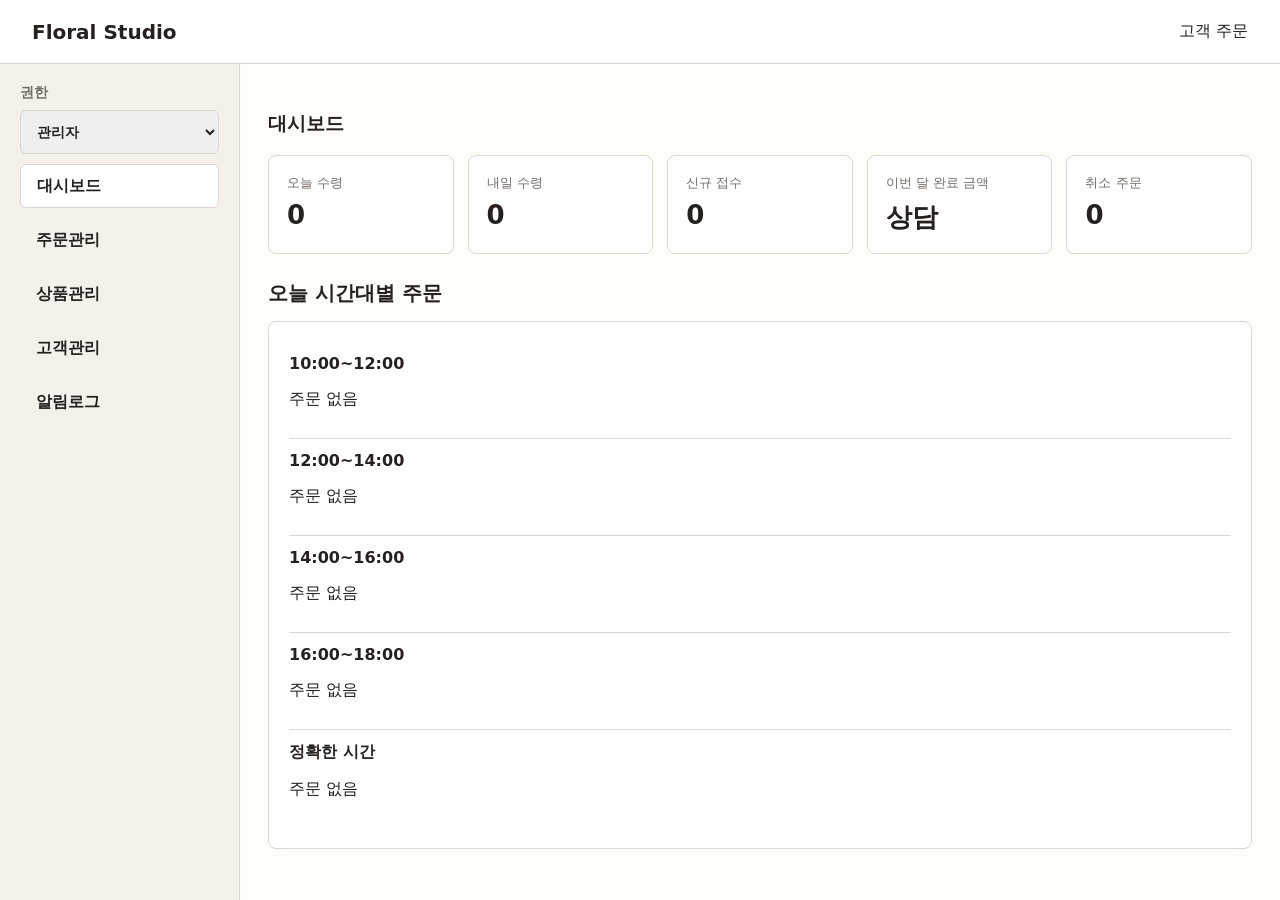
==== admin.html @ e98589d3 "Implement static MVP for floral ordering" ====
<!doctype html>
<html lang="ko">
  <head>
    <meta charset="UTF-8" />
    <meta name="viewport" content="width=device-width, initial-scale=1.0" />
    <title>Floral Studio 관리자</title>
    <link rel="stylesheet" href="src/styles.css" />
  </head>
  <body data-page="admin">
    <header class="topbar">
      <a class="brand" href="index.html">Floral Studio</a>
      <nav>
        <a href="index.html">고객 주문</a>
      </nav>
    </header>

    <main class="admin-layout">
      <aside class="sidebar">
        <label>
          권한
          <select id="roleSelect">
            <option value="admin">관리자</option>
            <option value="staff">직원</option>
          </select>
        </label>
        <button data-tab="dashboard" class="tab active">대시보드</button>
        <button data-tab="orders" class="tab">주문관리</button>
        <button data-tab="products" class="tab">상품관리</button>
        <button data-tab="customers" class="tab">고객관리</button>
        <button data-tab="notifications" class="tab">알림로그</button>
      </aside>

      <section class="admin-content">
        <section id="dashboard" class="tab-panel">
          <h1>대시보드</h1>
          <div id="metrics" class="metric-grid"></div>
          <h2>오늘 시간대별 주문</h2>
          <div id="calendarView" class="panel"></div>
        </section>

        <section id="orders" class="tab-panel hidden">
          <div class="section-head">
            <h1>주문관리</h1>
            <button id="seedOrder" class="secondary">샘플 주문 추가</button>
          </div>
          <div class="filters panel">
            <label>상태 <select id="statusFilter"></select></label>
            <label>수령 날짜 <input id="dateFilter" type="date" /></label>
            <label>수령 방식 <select id="fulfillmentFilter"></select></label>
          </div>
          <div class="split">
            <div id="orderList" class="list"></div>
            <div id="orderDetail" class="panel detail empty">주문을 선택하세요.</div>
          </div>
        </section>

        <section id="products" class="tab-panel hidden">
          <h1>상품관리</h1>
          <div id="productList" class="list"></div>
        </section>

        <section id="customers" class="tab-panel hidden">
          <h1>고객관리</h1>
          <div id="customerList" class="list"></div>
        </section>

        <section id="notifications" class="tab-panel hidden">
          <h1>알림로그</h1>
          <div id="notificationList" class="list"></div>
        </section>
      </section>
    </main>

    <script src="src/app.js"></script>
  </body>
</html>
---- src/styles.css ----
:root {
  color-scheme: light;
  --ink: #26211f;
  --muted: #746d68;
  --line: #ded6cf;
  --paper: #fffdf9;
  --soft: #f5f0ea;
  --accent: #9f3f55;
  --accent-dark: #7f2d40;
  --green: #39705c;
  --warning: #9a651f;
  font-family: Inter, Pretendard, "Noto Sans KR", system-ui, sans-serif;
}

* {
  box-sizing: border-box;
}

body {
  margin: 0;
  background: var(--paper);
  color: var(--ink);
}

button,
input,
select,
textarea {
  font: inherit;
}

a {
  color: inherit;
  text-decoration: none;
}

.topbar {
  align-items: center;
  background: #ffffffee;
  border-bottom: 1px solid var(--line);
  display: flex;
  height: 64px;
  justify-content: space-between;
  padding: 0 32px;
  position: sticky;
  top: 0;
  z-index: 10;
}

.brand {
  font-size: 20px;
  font-weight: 800;
}

.shell {
  margin: 0 auto;
  max-width: 1080px;
  padding: 32px 20px 80px;
}

.intro {
  align-items: end;
  display: grid;
  grid-template-columns: 1fr;
  min-height: 220px;
  padding: 28px 0;
}

.intro h1 {
  font-size: clamp(34px, 6vw, 64px);
  letter-spacing: 0;
  line-height: 1.05;
  margin: 8px 0 16px;
  max-width: 760px;
}

.intro p {
  color: var(--muted);
  font-size: 18px;
  margin: 0;
  max-width: 680px;
}

.eyebrow {
  color: var(--accent);
  font-size: 14px;
  font-weight: 800;
  letter-spacing: 0;
}

.panel {
  background: #fff;
  border: 1px solid var(--line);
  border-radius: 8px;
  padding: 20px;
}

.order-flow {
  display: grid;
  gap: 28px;
}

h1,
h2,
h3 {
  letter-spacing: 0;
}

h2 {
  font-size: 20px;
  margin: 0 0 14px;
}

.option-grid {
  display: grid;
  gap: 12px;
  grid-template-columns: repeat(auto-fit, minmax(160px, 1fr));
}

.option-card {
  border: 1px solid var(--line);
  border-radius: 8px;
  cursor: pointer;
  min-height: 112px;
  padding: 16px;
}

.option-card input {
  margin-right: 8px;
}

.option-card strong {
  display: block;
  margin-bottom: 8px;
}

.option-card span {
  color: var(--muted);
  font-size: 14px;
}

.option-card:has(input:checked) {
  border-color: var(--accent);
  box-shadow: inset 0 0 0 1px var(--accent);
}

.form-grid {
  display: grid;
  gap: 16px;
  grid-template-columns: repeat(2, minmax(0, 1fr));
}

label {
  color: var(--muted);
  display: grid;
  gap: 8px;
  font-size: 14px;
  font-weight: 700;
}

input,
select,
textarea {
  border: 1px solid var(--line);
  border-radius: 6px;
  color: var(--ink);
  min-height: 44px;
  padding: 10px 12px;
  width: 100%;
}

textarea {
  resize: vertical;
}

.wide {
  grid-column: 1 / -1;
}

.segmented {
  display: flex;
  flex-wrap: wrap;
  gap: 10px;
}

.segmented label {
  align-items: center;
  border: 1px solid var(--line);
  border-radius: 6px;
  color: var(--ink);
  display: flex;
  min-height: 44px;
  padding: 0 14px;
}

.notice {
  background: var(--soft);
  border-radius: 6px;
  color: var(--muted);
  padding: 12px 14px;
}

.primary,
.secondary,
.tab {
  border: 0;
  border-radius: 6px;
  cursor: pointer;
  font-weight: 800;
  min-height: 44px;
  padding: 0 16px;
}

.primary {
  background: var(--accent);
  color: #fff;
}

.secondary {
  background: var(--soft);
  color: var(--ink);
}

.link-button {
  align-items: center;
  display: inline-flex;
}

.hidden {
  display: none !important;
}

.complete {
  margin-top: 24px;
}

.admin-layout {
  display: grid;
  grid-template-columns: 240px 1fr;
  min-height: calc(100vh - 64px);
}

.sidebar {
  background: var(--soft);
  border-right: 1px solid var(--line);
  display: flex;
  flex-direction: column;
  gap: 10px;
  padding: 20px;
}

.tab {
  background: transparent;
  color: var(--ink);
  text-align: left;
}

.tab.active {
  background: #fff;
  border: 1px solid var(--line);
}

.admin-content {
  padding: 28px;
}

.metric-grid {
  display: grid;
  gap: 14px;
  grid-template-columns: repeat(auto-fit, minmax(160px, 1fr));
  margin-bottom: 26px;
}

.metric {
  background: #fff;
  border: 1px solid var(--line);
  border-radius: 8px;
  padding: 18px;
}

.metric span {
  color: var(--muted);
  display: block;
  font-size: 13px;
  margin-bottom: 8px;
}

.metric strong {
  font-size: 26px;
}

.section-head {
  align-items: center;
  display: flex;
  justify-content: space-between;
}

.filters {
  display: grid;
  gap: 12px;
  grid-template-columns: repeat(3, minmax(0, 1fr));
  margin-bottom: 18px;
}

.split {
  display: grid;
  gap: 18px;
  grid-template-columns: minmax(280px, 0.9fr) minmax(340px, 1.1fr);
}

.list {
  display: grid;
  gap: 10px;
}

.row {
  background: #fff;
  border: 1px solid var(--line);
  border-radius: 8px;
  cursor: pointer;
  padding: 14px;
}

.row.active {
  border-color: var(--accent);
}

.row-head {
  align-items: center;
  display: flex;
  gap: 10px;
  justify-content: space-between;
}

.row p {
  color: var(--muted);
  margin: 8px 0 0;
}

.badge {
  background: var(--soft);
  border-radius: 999px;
  color: var(--muted);
  display: inline-flex;
  font-size: 12px;
  font-weight: 800;
  padding: 4px 8px;
}

.badge.green {
  background: #e8f3ee;
  color: var(--green);
}

.badge.warn {
  background: #fff4df;
  color: var(--warning);
}

.detail {
  position: sticky;
  top: 84px;
}

.detail.empty {
  color: var(--muted);
}

.detail-grid {
  display: grid;
  gap: 10px;
  grid-template-columns: repeat(2, minmax(0, 1fr));
}

.field {
  border-bottom: 1px solid var(--line);
  padding: 8px 0;
}

.field span {
  color: var(--muted);
  display: block;
  font-size: 12px;
}

.actions {
  display: flex;
  flex-wrap: wrap;
  gap: 8px;
  margin-top: 16px;
}

.calendar-slot {
  border-bottom: 1px solid var(--line);
  padding: 12px 0;
}

.calendar-slot:last-child {
  border-bottom: 0;
}

.product-actions {
  display: grid;
  gap: 10px;
  grid-template-columns: repeat(4, minmax(0, 1fr));
  margin-top: 12px;
}

@media (max-width: 820px) {
  .topbar {
    padding: 0 16px;
  }

  .form-grid,
  .filters,
  .split,
  .admin-layout {
    grid-template-columns: 1fr;
  }

  .sidebar {
    border-right: 0;
    border-bottom: 1px solid var(--line);
  }

  .detail {
    position: static;
  }
}
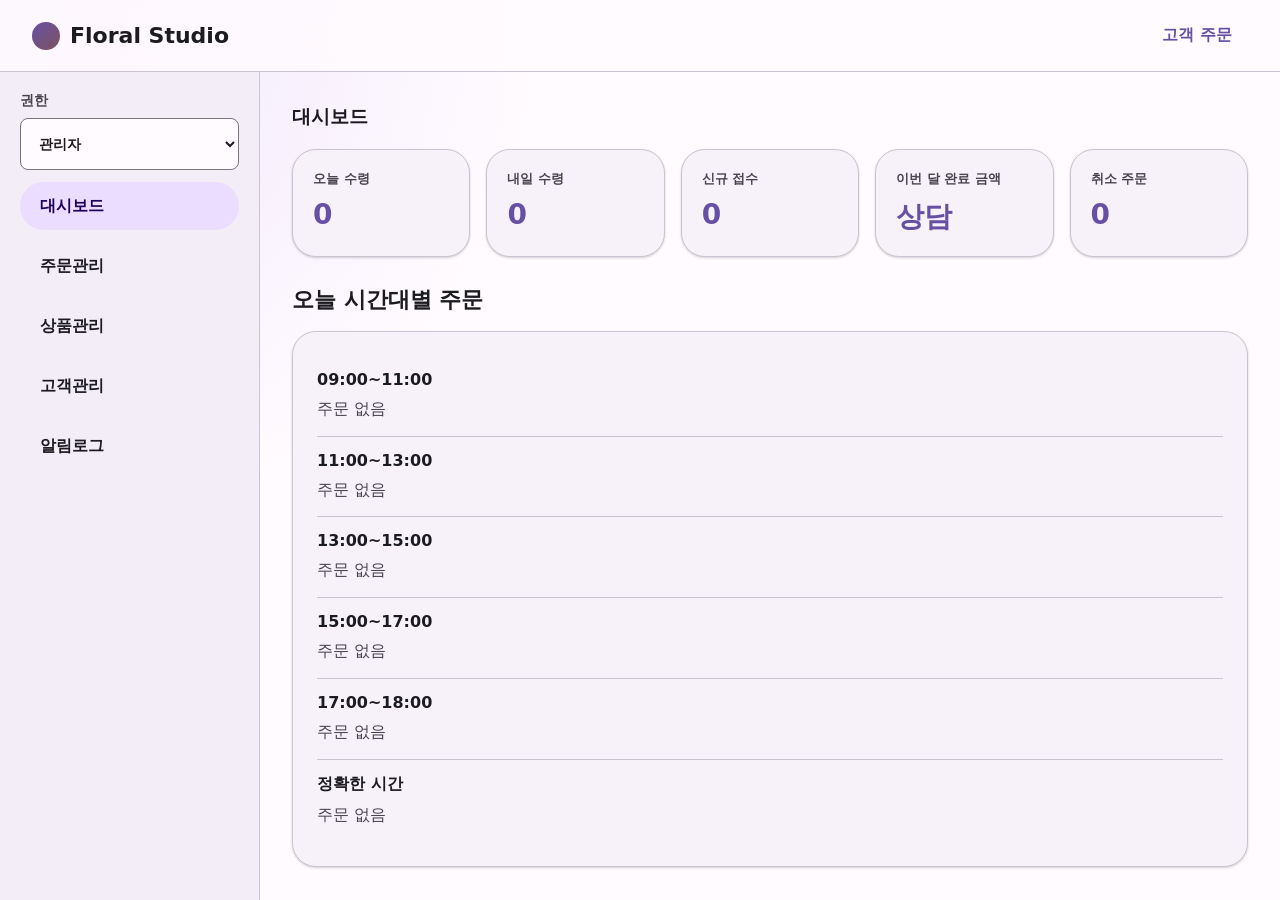
==== commit abe5e234: "Add Supabase app state storage" ====
--- a/admin.html
+++ b/admin.html
@@ -71,6 +71,7 @@
       </section>
     </main>
 
+    <script src="src/config.js"></script>
     <script src="src/app.js"></script>
   </body>
 </html>
--- a/src/styles.css
+++ b/src/styles.css
@@ -1,14 +1,28 @@
 :root {
   color-scheme: light;
-  --ink: #26211f;
-  --muted: #746d68;
-  --line: #ded6cf;
-  --paper: #fffdf9;
-  --soft: #f5f0ea;
-  --accent: #9f3f55;
-  --accent-dark: #7f2d40;
-  --green: #39705c;
-  --warning: #9a651f;
+  --md-sys-color-primary: #6750a4;
+  --md-sys-color-on-primary: #ffffff;
+  --md-sys-color-primary-container: #eaddff;
+  --md-sys-color-on-primary-container: #21005d;
+  --md-sys-color-secondary: #625b71;
+  --md-sys-color-secondary-container: #e8def8;
+  --md-sys-color-tertiary: #7d5260;
+  --md-sys-color-tertiary-container: #ffd8e4;
+  --md-sys-color-surface: #fffbfe;
+  --md-sys-color-surface-container-low: #f7f2fa;
+  --md-sys-color-surface-container: #f3edf7;
+  --md-sys-color-surface-container-high: #ece6f0;
+  --md-sys-color-on-surface: #1c1b1f;
+  --md-sys-color-on-surface-variant: #49454f;
+  --md-sys-color-outline: #79747e;
+  --md-sys-color-outline-variant: #cac4d0;
+  --md-sys-color-error: #ba1a1a;
+  --md-sys-color-success: #146c43;
+  --md-ref-elevation-1: 0 1px 2px rgba(28, 27, 31, 0.12), 0 1px 3px rgba(28, 27, 31, 0.08);
+  --md-ref-elevation-2: 0 2px 6px rgba(28, 27, 31, 0.12), 0 1px 2px rgba(28, 27, 31, 0.08);
+  --md-ref-shape-corner-small: 8px;
+  --md-ref-shape-corner-medium: 12px;
+  --md-ref-shape-corner-large: 24px;
   font-family: Inter, Pretendard, "Noto Sans KR", system-ui, sans-serif;
 }
 
@@ -18,8 +32,10 @@
 
 body {
   margin: 0;
-  background: var(--paper);
-  color: var(--ink);
+  background:
+    radial-gradient(circle at top left, rgba(234, 221, 255, 0.72), transparent 34rem),
+    var(--md-sys-color-surface);
+  color: var(--md-sys-color-on-surface);
 }
 
 button,
@@ -36,10 +52,11 @@
 
 .topbar {
   align-items: center;
-  background: #ffffffee;
-  border-bottom: 1px solid var(--line);
-  display: flex;
-  height: 64px;
+  backdrop-filter: blur(18px);
+  background: rgba(255, 251, 254, 0.86);
+  border-bottom: 1px solid var(--md-sys-color-outline-variant);
+  display: flex;
+  height: 72px;
   justify-content: space-between;
   padding: 0 32px;
   position: sticky;
@@ -48,56 +65,108 @@
 }
 
 .brand {
-  font-size: 20px;
+  align-items: center;
+  display: inline-flex;
+  font-size: 22px;
   font-weight: 800;
+  gap: 10px;
+  letter-spacing: 0;
+}
+
+.brand::before {
+  background: linear-gradient(135deg, var(--md-sys-color-primary), var(--md-sys-color-tertiary));
+  border-radius: 14px;
+  content: "";
+  height: 28px;
+  width: 28px;
+}
+
+nav a {
+  border-radius: 999px;
+  color: var(--md-sys-color-primary);
+  font-weight: 800;
+  min-height: 40px;
+  padding: 10px 16px;
 }
 
 .shell {
   margin: 0 auto;
-  max-width: 1080px;
-  padding: 32px 20px 80px;
+  max-width: 1120px;
+  padding: 40px 20px 88px;
 }
 
 .intro {
+  align-items: stretch;
+  display: grid;
+  gap: 24px;
+  grid-template-columns: minmax(0, 1fr) 320px;
+  min-height: 260px;
+  padding: 28px 0 40px;
+}
+
+.intro h1 {
+  font-size: clamp(36px, 6vw, 68px);
+  letter-spacing: 0;
+  line-height: 1.04;
+  margin: 8px 0 18px;
+  max-width: 780px;
+}
+
+.intro p {
+  color: var(--md-sys-color-on-surface-variant);
+  font-size: 18px;
+  line-height: 1.65;
+  margin: 0;
+  max-width: 690px;
+}
+
+.eyebrow {
+  color: var(--md-sys-color-primary);
+  font-size: 14px;
+  font-weight: 900;
+  letter-spacing: 0;
+}
+
+.hero-media {
   align-items: end;
-  display: grid;
-  grid-template-columns: 1fr;
-  min-height: 220px;
-  padding: 28px 0;
-}
-
-.intro h1 {
-  font-size: clamp(34px, 6vw, 64px);
-  letter-spacing: 0;
-  line-height: 1.05;
-  margin: 8px 0 16px;
-  max-width: 760px;
-}
-
-.intro p {
-  color: var(--muted);
-  font-size: 18px;
-  margin: 0;
-  max-width: 680px;
-}
-
-.eyebrow {
-  color: var(--accent);
-  font-size: 14px;
-  font-weight: 800;
-  letter-spacing: 0;
+  background:
+    linear-gradient(160deg, rgba(255, 216, 228, 0.92), rgba(234, 221, 255, 0.95)),
+    url("data:image/svg+xml,%3Csvg xmlns='http://www.w3.org/2000/svg' width='480' height='480' viewBox='0 0 480 480'%3E%3Cg fill='none' stroke='%236750a4' stroke-opacity='.22' stroke-width='12'%3E%3Cpath d='M240 80c44 70 44 130 0 180-44-50-44-110 0-180Z'/%3E%3Cpath d='M138 150c80 20 124 64 132 130-66-8-110-52-132-130Z'/%3E%3Cpath d='M342 150c-80 20-124 64-132 130 66-8 110-52 132-130Z'/%3E%3Cpath d='M160 318c54-28 106-28 160 0'/%3E%3C/g%3E%3C/svg%3E");
+  background-position: center;
+  background-size: cover;
+  border-radius: var(--md-ref-shape-corner-large);
+  display: flex;
+  min-height: 260px;
+  padding: 20px;
+}
+
+.petal-card {
+  background: rgba(255, 251, 254, 0.88);
+  border: 1px solid rgba(121, 116, 126, 0.28);
+  border-radius: 18px;
+  box-shadow: var(--md-ref-elevation-2);
+  padding: 16px;
+  width: 100%;
+}
+
+.petal-card span {
+  color: var(--md-sys-color-primary);
+  display: block;
+  font-size: 30px;
+  font-weight: 900;
 }
 
 .panel {
-  background: #fff;
-  border: 1px solid var(--line);
-  border-radius: 8px;
-  padding: 20px;
+  background: var(--md-sys-color-surface-container-low);
+  border: 1px solid var(--md-sys-color-outline-variant);
+  border-radius: var(--md-ref-shape-corner-large);
+  box-shadow: var(--md-ref-elevation-1);
+  padding: 24px;
 }
 
 .order-flow {
   display: grid;
-  gap: 28px;
+  gap: 30px;
 }
 
 h1,
@@ -106,27 +175,72 @@
   letter-spacing: 0;
 }
 
+h1 {
+  margin-top: 0;
+}
+
 h2 {
-  font-size: 20px;
+  font-size: 22px;
+  margin: 0 0 16px;
+}
+
+.option-grid {
+  display: grid;
+  gap: 14px;
+  grid-template-columns: repeat(auto-fit, minmax(170px, 1fr));
+}
+
+.option-card {
+  background: var(--md-sys-color-surface);
+  border: 1px solid var(--md-sys-color-outline-variant);
+  border-radius: var(--md-ref-shape-corner-medium);
+  cursor: pointer;
+  min-height: 240px;
+  overflow: hidden;
+  padding: 18px;
+  position: relative;
+  transition: border-color 0.18s ease, box-shadow 0.18s ease, transform 0.18s ease;
+}
+
+.option-card::after {
+  background: linear-gradient(120deg, transparent 20%, rgba(255, 255, 255, 0.42), transparent 78%);
+  content: "";
+  inset: 0;
+  pointer-events: none;
+  position: absolute;
+  transform: translateX(-120%);
+  transition: transform 0.62s ease;
+}
+
+.option-card:hover {
+  box-shadow: var(--md-ref-elevation-2);
+  transform: translateY(-1px);
+}
+
+.option-card:hover::after {
+  transform: translateX(120%);
+}
+
+.option-card input {
+  accent-color: var(--md-sys-color-primary);
+  margin-right: 8px;
+}
+
+.option-image {
+  aspect-ratio: 4 / 3;
+  background: var(--md-sys-color-surface-container);
+  border-radius: 14px;
+  display: block;
   margin: 0 0 14px;
-}
-
-.option-grid {
-  display: grid;
-  gap: 12px;
-  grid-template-columns: repeat(auto-fit, minmax(160px, 1fr));
-}
-
-.option-card {
-  border: 1px solid var(--line);
-  border-radius: 8px;
-  cursor: pointer;
-  min-height: 112px;
-  padding: 16px;
-}
-
-.option-card input {
-  margin-right: 8px;
+  object-fit: cover;
+  transform: scale(1.01);
+  transition: transform 0.32s ease, filter 0.32s ease;
+  width: 100%;
+}
+
+.option-card:hover .option-image {
+  filter: saturate(1.08) contrast(1.03);
+  transform: scale(1.045);
 }
 
 .option-card strong {
@@ -135,13 +249,15 @@
 }
 
 .option-card span {
-  color: var(--muted);
+  color: var(--md-sys-color-on-surface-variant);
   font-size: 14px;
+  line-height: 1.5;
 }
 
 .option-card:has(input:checked) {
-  border-color: var(--accent);
-  box-shadow: inset 0 0 0 1px var(--accent);
+  background: var(--md-sys-color-primary-container);
+  border-color: var(--md-sys-color-primary);
+  color: var(--md-sys-color-on-primary-container);
 }
 
 .form-grid {
@@ -151,25 +267,40 @@
 }
 
 label {
-  color: var(--muted);
+  color: var(--md-sys-color-on-surface-variant);
   display: grid;
   gap: 8px;
   font-size: 14px;
-  font-weight: 700;
+  font-weight: 800;
 }
 
 input,
 select,
 textarea {
-  border: 1px solid var(--line);
-  border-radius: 6px;
-  color: var(--ink);
-  min-height: 44px;
-  padding: 10px 12px;
+  background: var(--md-sys-color-surface);
+  border: 1px solid var(--md-sys-color-outline);
+  border-radius: var(--md-ref-shape-corner-small);
+  color: var(--md-sys-color-on-surface);
+  min-height: 52px;
+  outline: none;
+  padding: 12px 14px;
   width: 100%;
 }
 
+input:focus,
+select:focus,
+textarea:focus {
+  border-color: var(--md-sys-color-primary);
+  box-shadow: 0 0 0 3px rgba(103, 80, 164, 0.18);
+}
+
+input[readonly] {
+  background: var(--md-sys-color-surface-container);
+  color: var(--md-sys-color-on-surface-variant);
+}
+
 textarea {
+  line-height: 1.55;
   resize: vertical;
 }
 
@@ -180,45 +311,61 @@
 .segmented {
   display: flex;
   flex-wrap: wrap;
-  gap: 10px;
+  gap: 12px;
 }
 
 .segmented label {
   align-items: center;
-  border: 1px solid var(--line);
-  border-radius: 6px;
-  color: var(--ink);
-  display: flex;
-  min-height: 44px;
-  padding: 0 14px;
+  background: var(--md-sys-color-surface);
+  border: 1px solid var(--md-sys-color-outline);
+  border-radius: 999px;
+  color: var(--md-sys-color-on-surface);
+  display: flex;
+  min-height: 48px;
+  padding: 0 18px;
+}
+
+.segmented input {
+  accent-color: var(--md-sys-color-primary);
+  min-height: auto;
+  width: auto;
 }
 
 .notice {
-  background: var(--soft);
-  border-radius: 6px;
-  color: var(--muted);
-  padding: 12px 14px;
+  background: var(--md-sys-color-secondary-container);
+  border-radius: var(--md-ref-shape-corner-medium);
+  color: var(--md-sys-color-on-surface-variant);
+  line-height: 1.55;
+  padding: 14px 16px;
 }
 
 .primary,
 .secondary,
 .tab {
   border: 0;
-  border-radius: 6px;
+  border-radius: 999px;
   cursor: pointer;
-  font-weight: 800;
-  min-height: 44px;
-  padding: 0 16px;
+  font-weight: 900;
+  min-height: 48px;
+  padding: 0 20px;
+  transition: box-shadow 0.18s ease, transform 0.18s ease, background 0.18s ease;
 }
 
 .primary {
-  background: var(--accent);
-  color: #fff;
+  background: var(--md-sys-color-primary);
+  box-shadow: var(--md-ref-elevation-1);
+  color: var(--md-sys-color-on-primary);
+}
+
+.primary:hover,
+.secondary:hover {
+  box-shadow: var(--md-ref-elevation-2);
+  transform: translateY(-1px);
 }
 
 .secondary {
-  background: var(--soft);
-  color: var(--ink);
+  background: var(--md-sys-color-secondary-container);
+  color: var(--md-sys-color-on-surface);
 }
 
 .link-button {
@@ -236,62 +383,66 @@
 
 .admin-layout {
   display: grid;
-  grid-template-columns: 240px 1fr;
-  min-height: calc(100vh - 64px);
+  grid-template-columns: 260px 1fr;
+  min-height: calc(100vh - 72px);
 }
 
 .sidebar {
-  background: var(--soft);
-  border-right: 1px solid var(--line);
+  background: var(--md-sys-color-surface-container);
+  border-right: 1px solid var(--md-sys-color-outline-variant);
   display: flex;
   flex-direction: column;
-  gap: 10px;
+  gap: 12px;
   padding: 20px;
 }
 
 .tab {
   background: transparent;
-  color: var(--ink);
+  color: var(--md-sys-color-on-surface);
   text-align: left;
 }
 
 .tab.active {
-  background: #fff;
-  border: 1px solid var(--line);
+  background: var(--md-sys-color-primary-container);
+  color: var(--md-sys-color-on-primary-container);
 }
 
 .admin-content {
-  padding: 28px;
+  padding: 32px;
 }
 
 .metric-grid {
   display: grid;
-  gap: 14px;
-  grid-template-columns: repeat(auto-fit, minmax(160px, 1fr));
-  margin-bottom: 26px;
+  gap: 16px;
+  grid-template-columns: repeat(auto-fit, minmax(170px, 1fr));
+  margin-bottom: 28px;
 }
 
 .metric {
-  background: #fff;
-  border: 1px solid var(--line);
-  border-radius: 8px;
-  padding: 18px;
+  background: var(--md-sys-color-surface-container-low);
+  border: 1px solid var(--md-sys-color-outline-variant);
+  border-radius: var(--md-ref-shape-corner-large);
+  box-shadow: var(--md-ref-elevation-1);
+  padding: 20px;
 }
 
 .metric span {
-  color: var(--muted);
+  color: var(--md-sys-color-on-surface-variant);
   display: block;
   font-size: 13px;
-  margin-bottom: 8px;
+  font-weight: 800;
+  margin-bottom: 10px;
 }
 
 .metric strong {
-  font-size: 26px;
+  color: var(--md-sys-color-primary);
+  font-size: 28px;
 }
 
 .section-head {
   align-items: center;
   display: flex;
+  gap: 16px;
   justify-content: space-between;
 }
 
@@ -310,19 +461,20 @@
 
 .list {
   display: grid;
-  gap: 10px;
+  gap: 12px;
 }
 
 .row {
-  background: #fff;
-  border: 1px solid var(--line);
-  border-radius: 8px;
+  background: var(--md-sys-color-surface-container-low);
+  border: 1px solid var(--md-sys-color-outline-variant);
+  border-radius: var(--md-ref-shape-corner-large);
   cursor: pointer;
-  padding: 14px;
+  padding: 16px;
 }
 
 .row.active {
-  border-color: var(--accent);
+  border-color: var(--md-sys-color-primary);
+  box-shadow: inset 0 0 0 1px var(--md-sys-color-primary);
 }
 
 .row-head {
@@ -332,55 +484,82 @@
   justify-content: space-between;
 }
 
+.product-title {
+  align-items: center;
+  display: flex;
+  gap: 12px;
+  min-width: 0;
+}
+
+.product-thumb {
+  aspect-ratio: 4 / 3;
+  background: var(--md-sys-color-surface-container);
+  border: 1px solid var(--md-sys-color-outline-variant);
+  border-radius: 14px;
+  flex: 0 0 96px;
+  object-fit: cover;
+  width: 96px;
+}
+
+.row:hover .product-thumb {
+  filter: saturate(1.08);
+}
+
 .row p {
-  color: var(--muted);
+  color: var(--md-sys-color-on-surface-variant);
+  line-height: 1.55;
   margin: 8px 0 0;
 }
 
 .badge {
-  background: var(--soft);
+  background: var(--md-sys-color-surface-container-high);
   border-radius: 999px;
-  color: var(--muted);
+  color: var(--md-sys-color-on-surface-variant);
   display: inline-flex;
   font-size: 12px;
-  font-weight: 800;
-  padding: 4px 8px;
+  font-weight: 900;
+  padding: 5px 10px;
+  white-space: nowrap;
 }
 
 .badge.green {
-  background: #e8f3ee;
-  color: var(--green);
+  background: #d9f3e5;
+  color: var(--md-sys-color-success);
 }
 
 .badge.warn {
-  background: #fff4df;
-  color: var(--warning);
+  background: var(--md-sys-color-tertiary-container);
+  color: var(--md-sys-color-tertiary);
 }
 
 .detail {
   position: sticky;
-  top: 84px;
+  top: 92px;
 }
 
 .detail.empty {
-  color: var(--muted);
+  color: var(--md-sys-color-on-surface-variant);
 }
 
 .detail-grid {
   display: grid;
   gap: 10px;
   grid-template-columns: repeat(2, minmax(0, 1fr));
+  margin-bottom: 16px;
 }
 
 .field {
-  border-bottom: 1px solid var(--line);
-  padding: 8px 0;
+  border-bottom: 1px solid var(--md-sys-color-outline-variant);
+  line-height: 1.45;
+  padding: 10px 0;
 }
 
 .field span {
-  color: var(--muted);
+  color: var(--md-sys-color-on-surface-variant);
   display: block;
   font-size: 12px;
+  font-weight: 800;
+  margin-bottom: 4px;
 }
 
 .actions {
@@ -390,27 +569,98 @@
   margin-top: 16px;
 }
 
+.address-row,
+.address-search-row {
+  display: grid;
+  gap: 10px;
+  grid-template-columns: 1fr auto;
+}
+
+.address-dialog {
+  background: transparent;
+  border: 0;
+  max-width: min(720px, calc(100vw - 32px));
+  padding: 0;
+  width: 720px;
+}
+
+.address-dialog::backdrop {
+  background: rgba(28, 27, 31, 0.42);
+}
+
+.address-modal {
+  background: var(--md-sys-color-surface);
+  border: 1px solid var(--md-sys-color-outline-variant);
+  border-radius: var(--md-ref-shape-corner-large);
+  box-shadow: 0 12px 30px rgba(28, 27, 31, 0.28);
+  padding: 24px;
+}
+
+.address-help,
+.address-examples,
+.empty-result {
+  color: var(--md-sys-color-on-surface-variant);
+  line-height: 1.6;
+}
+
+.address-examples {
+  margin: 0 0 18px;
+  padding-left: 20px;
+}
+
+.address-results {
+  display: grid;
+  gap: 10px;
+  margin-top: 16px;
+  max-height: 360px;
+  overflow: auto;
+}
+
+.address-result {
+  background: var(--md-sys-color-surface-container-low);
+  border: 1px solid var(--md-sys-color-outline-variant);
+  border-radius: var(--md-ref-shape-corner-medium);
+  color: var(--md-sys-color-on-surface);
+  cursor: pointer;
+  display: grid;
+  gap: 6px;
+  padding: 14px;
+  text-align: left;
+}
+
+.address-result:hover {
+  background: var(--md-sys-color-primary-container);
+  border-color: var(--md-sys-color-primary);
+}
+
+.address-result small {
+  color: var(--md-sys-color-on-surface-variant);
+}
+
 .calendar-slot {
-  border-bottom: 1px solid var(--line);
-  padding: 12px 0;
+  border-bottom: 1px solid var(--md-sys-color-outline-variant);
+  padding: 14px 0;
 }
 
 .calendar-slot:last-child {
   border-bottom: 0;
 }
 
+.calendar-slot p {
+  color: var(--md-sys-color-on-surface-variant);
+  line-height: 1.55;
+  margin: 8px 0 0;
+}
+
 .product-actions {
   display: grid;
-  gap: 10px;
-  grid-template-columns: repeat(4, minmax(0, 1fr));
-  margin-top: 12px;
-}
-
-@media (max-width: 820px) {
-  .topbar {
-    padding: 0 16px;
-  }
-
+  gap: 12px;
+  grid-template-columns: repeat(3, minmax(0, 1fr));
+  margin-top: 14px;
+}
+
+@media (max-width: 920px) {
+  .intro,
   .form-grid,
   .filters,
   .split,
@@ -418,12 +668,29 @@
     grid-template-columns: 1fr;
   }
 
+  .topbar {
+    padding: 0 18px;
+  }
+
+  .shell,
+  .admin-content {
+    padding-left: 16px;
+    padding-right: 16px;
+  }
+
   .sidebar {
+    border-bottom: 1px solid var(--md-sys-color-outline-variant);
     border-right: 0;
-    border-bottom: 1px solid var(--line);
   }
 
   .detail {
     position: static;
   }
-}
+
+  .product-actions,
+  .detail-grid,
+  .address-row,
+  .address-search-row {
+    grid-template-columns: 1fr;
+  }
+}
